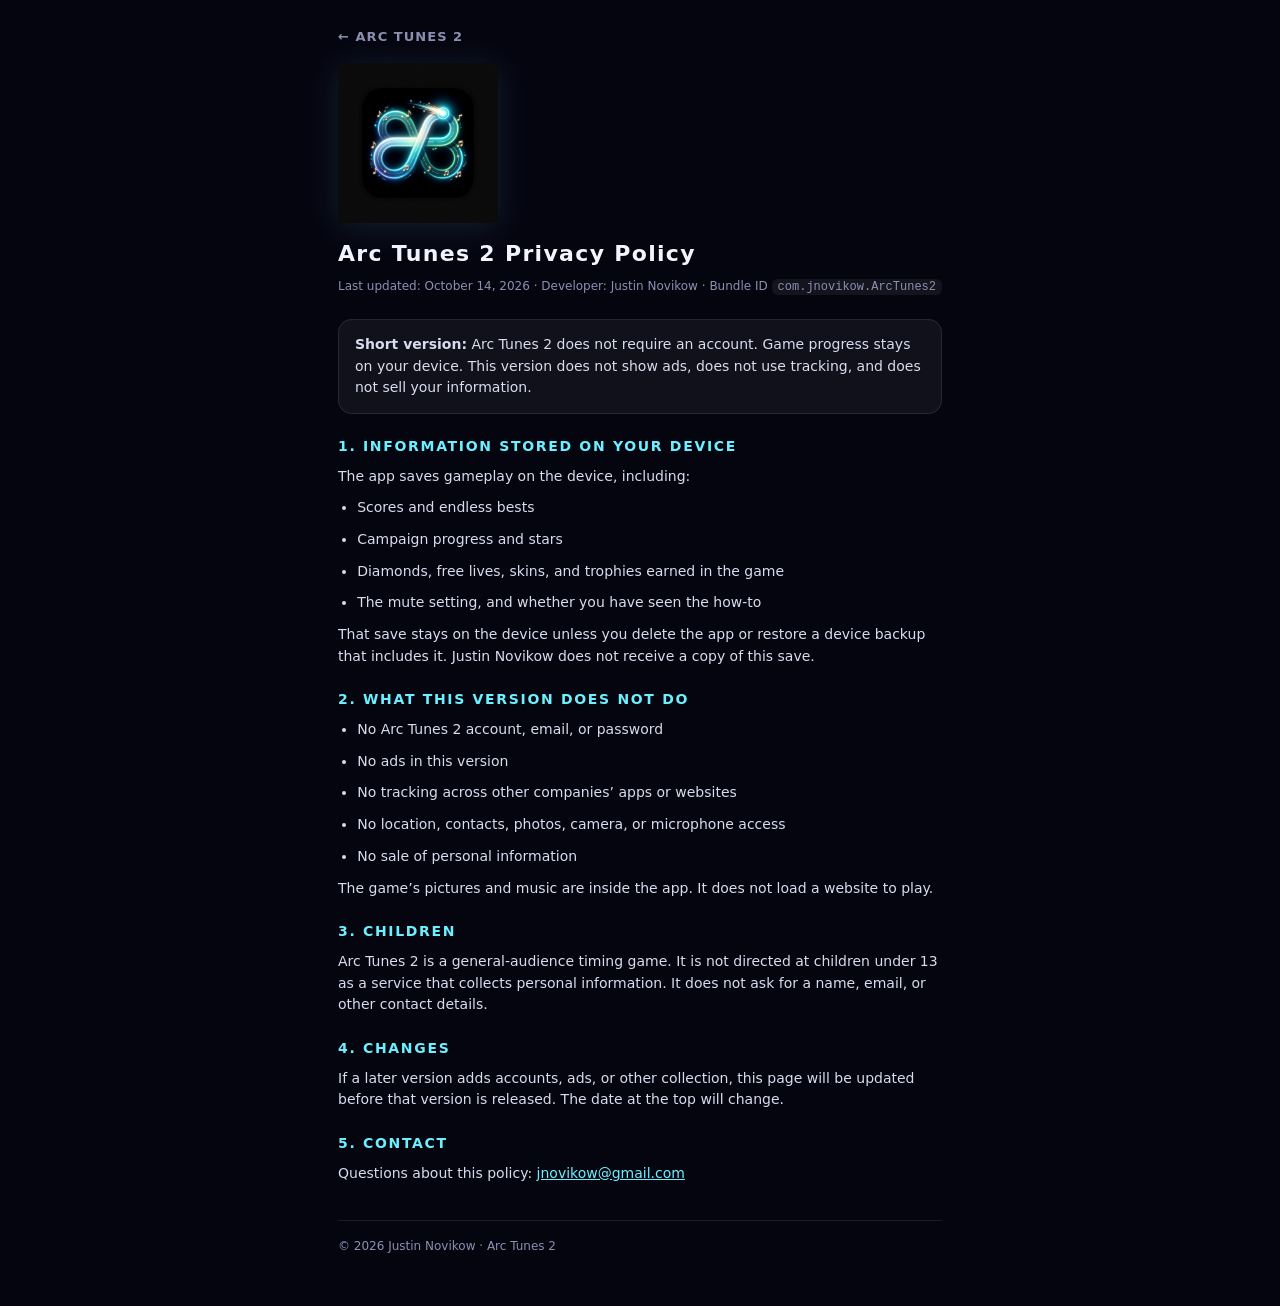
==== privacy.html @ ca597922 "Publish Arc Tunes 2 support and privacy pages" ====
<!DOCTYPE html>
<html lang="en">
<head>
  <meta charset="UTF-8" />
  <meta name="viewport" content="width=device-width, initial-scale=1, viewport-fit=cover" />
  <meta name="theme-color" content="#050510" />
  <title>Arc Tunes 2 — Privacy Policy</title>
  <meta name="description" content="Arc Tunes 2 privacy policy for com.jnovikow.ArcTunes2." />
  <link rel="icon" href="icon.png" type="image/png" />
  <link rel="stylesheet" href="styles.css" />
</head>
<body>
  <a class="back" href="index.html">← Arc Tunes 2</a>
  <img class="logo logo-sm" src="logo.png" width="96" height="96" alt="Arc Tunes 2" />
  <h1>Arc Tunes 2 Privacy Policy</h1>
  <p class="meta">Last updated: October 14, 2026 · Developer: Justin Novikow · Bundle ID <code>com.jnovikow.ArcTunes2</code></p>

  <div class="card">
    <p style="margin:0"><strong>Short version:</strong> Arc Tunes 2 does not require an account.
    Game progress stays on your device. This version does not show ads, does not use tracking,
    and does not sell your information.</p>
  </div>

  <h2>1. Information stored on your device</h2>
  <p>The app saves gameplay on the device, including:</p>
  <ul>
    <li>Scores and endless bests</li>
    <li>Campaign progress and stars</li>
    <li>Diamonds, free lives, skins, and trophies earned in the game</li>
    <li>The mute setting, and whether you have seen the how-to</li>
  </ul>
  <p>That save stays on the device unless you delete the app or restore a device backup that includes it. Justin Novikow does not receive a copy of this save.</p>

  <h2>2. What this version does not do</h2>
  <ul>
    <li>No Arc Tunes 2 account, email, or password</li>
    <li>No ads in this version</li>
    <li>No tracking across other companies’ apps or websites</li>
    <li>No location, contacts, photos, camera, or microphone access</li>
    <li>No sale of personal information</li>
  </ul>
  <p>The game’s pictures and music are inside the app. It does not load a website to play.</p>

  <h2>3. Children</h2>
  <p>Arc Tunes 2 is a general-audience timing game. It is not directed at children under 13 as a service that collects personal information. It does not ask for a name, email, or other contact details.</p>

  <h2>4. Changes</h2>
  <p>If a later version adds accounts, ads, or other collection, this page will be updated before that version is released. The date at the top will change.</p>

  <h2>5. Contact</h2>
  <p>Questions about this policy: <a href="mailto:jnovikow@gmail.com?subject=Arc%20Tunes%202%20Privacy">jnovikow@gmail.com</a></p>

  <footer class="foot">
    <p>© 2026 Justin Novikow · Arc Tunes 2</p>
  </footer>
</body>
</html>
---- styles.css ----
:root {
  --bg: #050510;
  --fg: #f2f4ff;
  --muted: #8b90b0;
  --accent: #6cf0ff;
  --card: rgba(255, 255, 255, 0.05);
  --border: rgba(255, 255, 255, 0.09);
}

* {
  box-sizing: border-box;
  margin: 0;
  padding: 0;
}

body {
  font-family: "SF Pro Display", "Segoe UI", system-ui, -apple-system, sans-serif;
  background: var(--bg);
  color: var(--fg);
  line-height: 1.55;
  padding: 24px 18px calc(32px + env(safe-area-inset-bottom));
  max-width: 640px;
  margin: 0 auto;
  min-height: 100vh;
}

h1 {
  font-size: 22px;
  letter-spacing: 0.06em;
  margin-bottom: 6px;
}

h2 {
  font-size: 14px;
  letter-spacing: 0.12em;
  text-transform: uppercase;
  color: var(--accent);
  margin: 22px 0 8px;
}

h3 {
  font-size: 13px;
  color: var(--muted);
  margin: 12px 0 6px;
  font-weight: 600;
}

.meta {
  color: var(--muted);
  font-size: 12px;
  margin-bottom: 22px;
}

p,
li {
  font-size: 14px;
  color: #d8dced;
  margin-bottom: 10px;
}

ul {
  padding-left: 1.2em;
  margin-bottom: 10px;
}

a {
  color: var(--accent);
}

code {
  font-size: 12px;
  background: rgba(255, 255, 255, 0.06);
  padding: 1px 6px;
  border-radius: 6px;
}

.card {
  background: var(--card);
  border: 1px solid var(--border);
  border-radius: 14px;
  padding: 14px 16px;
  margin: 14px 0;
}

.back {
  display: inline-block;
  margin-bottom: 16px;
  font-size: 13px;
  font-weight: 700;
  letter-spacing: 0.08em;
  text-transform: uppercase;
  text-decoration: none;
  color: var(--muted);
}

.hero {
  margin: 12px 0 28px;
  text-align: center;
}

.logo {
  display: block;
  width: min(280px, 72vw);
  height: auto;
  margin: 8px auto 18px;
  filter: drop-shadow(0 8px 28px rgba(108, 240, 255, 0.18));
}

.logo-sm {
  width: min(160px, 48vw);
  margin: 0 0 14px;
  filter: drop-shadow(0 4px 16px rgba(108, 240, 255, 0.12));
}

.eyebrow {
  font-size: 11px;
  letter-spacing: 0.16em;
  text-transform: uppercase;
  color: var(--accent);
  margin-bottom: 8px;
}

.hero h1 {
  font-size: 32px;
  letter-spacing: 0.04em;
  margin-bottom: 10px;
}

.visually-hidden {
  position: absolute;
  width: 1px;
  height: 1px;
  padding: 0;
  margin: -1px;
  overflow: hidden;
  clip: rect(0, 0, 0, 0);
  white-space: nowrap;
  border: 0;
}

.lede {
  color: var(--muted);
  font-size: 15px;
  max-width: 36em;
  margin-left: auto;
  margin-right: auto;
}

.shots {
  margin: 8px 0 24px;
}

.shot-grid {
  display: grid;
  grid-template-columns: repeat(2, 1fr);
  gap: 10px;
  margin-top: 10px;
}

@media (min-width: 520px) {
  .shot-grid {
    grid-template-columns: repeat(3, 1fr);
  }
}

.shot-grid img {
  width: 100%;
  height: auto;
  border-radius: 12px;
  border: 1px solid var(--border);
  background: #0a0a14;
  display: block;
}

.cards {
  display: grid;
  gap: 12px;
  margin: 8px 0 32px;
}

.link-card {
  display: block;
  text-decoration: none;
  color: inherit;
  transition: border-color 0.15s ease, background 0.15s ease;
}

.link-card:hover {
  border-color: rgba(108, 240, 255, 0.35);
  background: rgba(108, 240, 255, 0.06);
}

.card-kicker {
  display: block;
  font-size: 10px;
  letter-spacing: 0.12em;
  text-transform: uppercase;
  color: var(--muted);
  margin-bottom: 6px;
}

.link-card strong {
  display: block;
  font-size: 18px;
  color: var(--fg);
  margin-bottom: 4px;
}

.card-desc {
  font-size: 13px;
  color: var(--muted);
}

.foot {
  margin-top: 36px;
  padding-top: 16px;
  border-top: 1px solid var(--border);
}

.foot p {
  font-size: 12px;
  color: var(--muted);
  margin: 0;
}
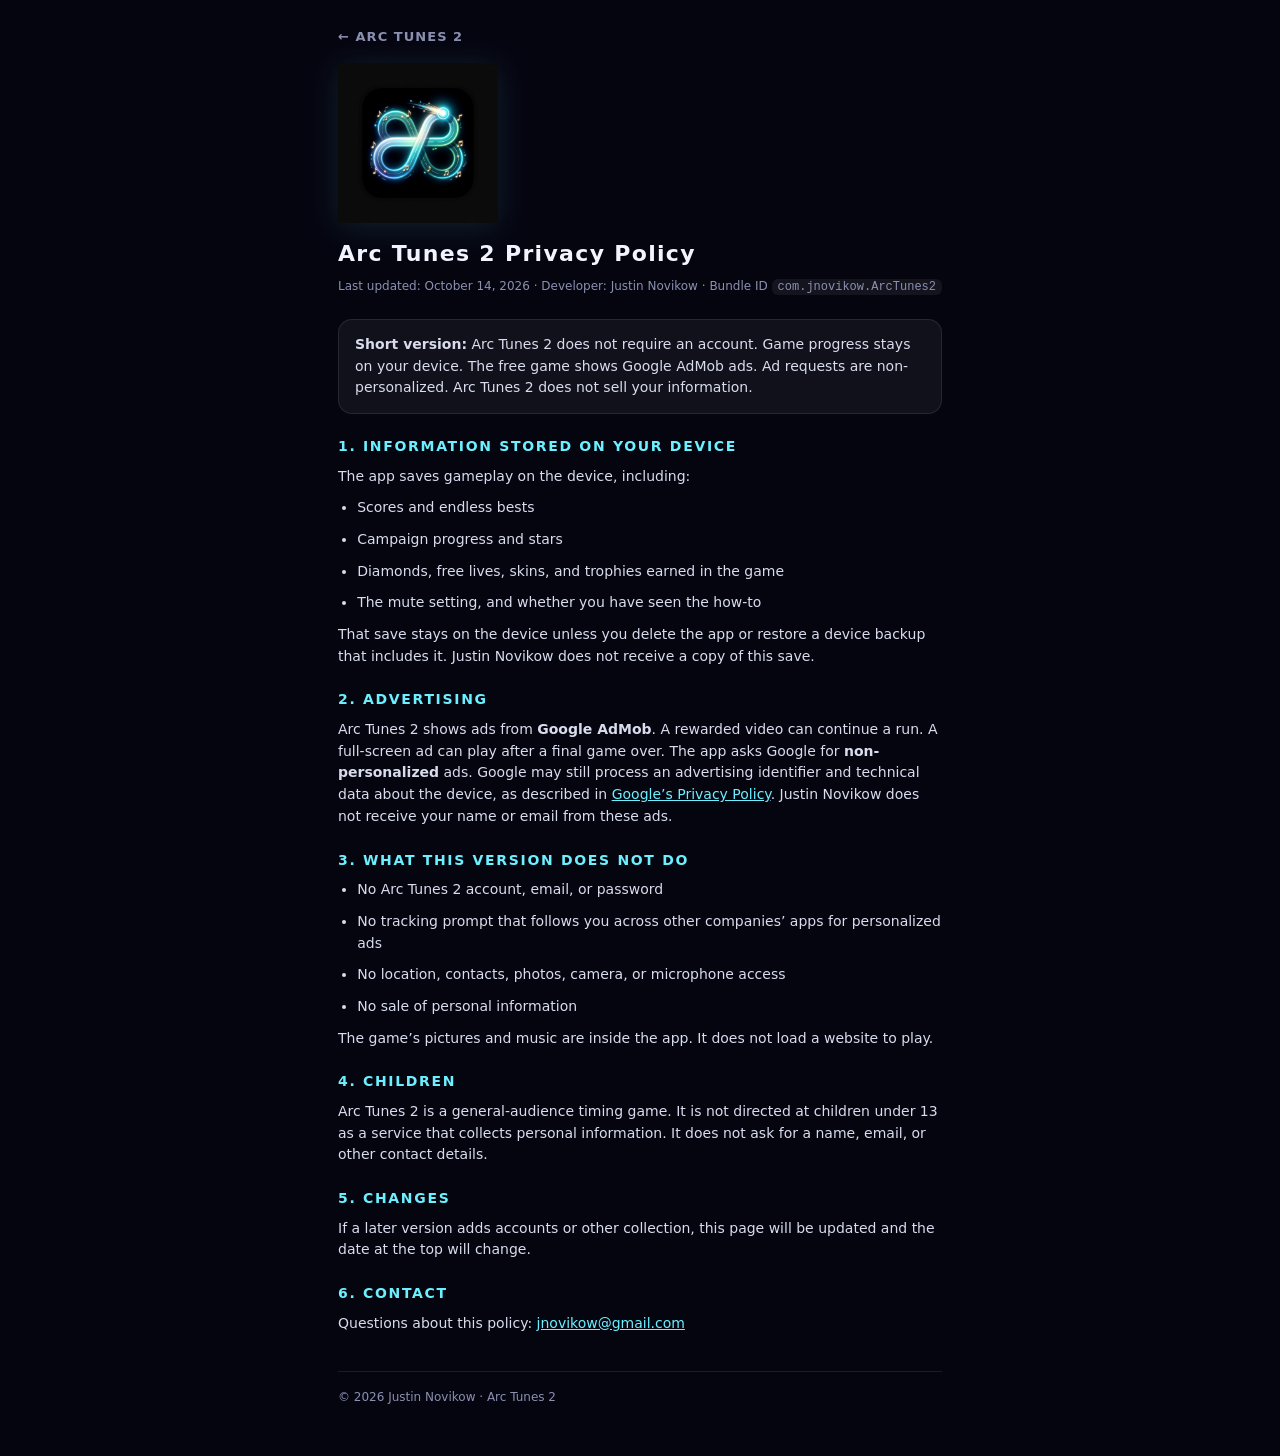
==== commit 78ceb0f9: "Describe AdMob ads in the privacy and support pages" ====
--- a/privacy.html
+++ b/privacy.html
@@ -17,8 +17,8 @@
 
   <div class="card">
     <p style="margin:0"><strong>Short version:</strong> Arc Tunes 2 does not require an account.
-    Game progress stays on your device. This version does not show ads, does not use tracking,
-    and does not sell your information.</p>
+    Game progress stays on your device. The free game shows Google AdMob ads.
+    Ad requests are non-personalized. Arc Tunes 2 does not sell your information.</p>
   </div>
 
   <h2>1. Information stored on your device</h2>
@@ -31,23 +31,32 @@
   </ul>
   <p>That save stays on the device unless you delete the app or restore a device backup that includes it. Justin Novikow does not receive a copy of this save.</p>
 
-  <h2>2. What this version does not do</h2>
+  <h2>2. Advertising</h2>
+  <p>
+    Arc Tunes 2 shows ads from <strong>Google AdMob</strong>. A rewarded video can continue a run.
+    A full-screen ad can play after a final game over. The app asks Google for
+    <strong>non-personalized</strong> ads. Google may still process an advertising identifier
+    and technical data about the device, as described in
+    <a href="https://policies.google.com/privacy">Google’s Privacy Policy</a>.
+    Justin Novikow does not receive your name or email from these ads.
+  </p>
+
+  <h2>3. What this version does not do</h2>
   <ul>
     <li>No Arc Tunes 2 account, email, or password</li>
-    <li>No ads in this version</li>
-    <li>No tracking across other companies’ apps or websites</li>
+    <li>No tracking prompt that follows you across other companies’ apps for personalized ads</li>
     <li>No location, contacts, photos, camera, or microphone access</li>
     <li>No sale of personal information</li>
   </ul>
   <p>The game’s pictures and music are inside the app. It does not load a website to play.</p>
 
-  <h2>3. Children</h2>
+  <h2>4. Children</h2>
   <p>Arc Tunes 2 is a general-audience timing game. It is not directed at children under 13 as a service that collects personal information. It does not ask for a name, email, or other contact details.</p>
 
-  <h2>4. Changes</h2>
-  <p>If a later version adds accounts, ads, or other collection, this page will be updated before that version is released. The date at the top will change.</p>
+  <h2>5. Changes</h2>
+  <p>If a later version adds accounts or other collection, this page will be updated and the date at the top will change.</p>
 
-  <h2>5. Contact</h2>
+  <h2>6. Contact</h2>
   <p>Questions about this policy: <a href="mailto:jnovikow@gmail.com?subject=Arc%20Tunes%202%20Privacy">jnovikow@gmail.com</a></p>
 
   <footer class="foot">
